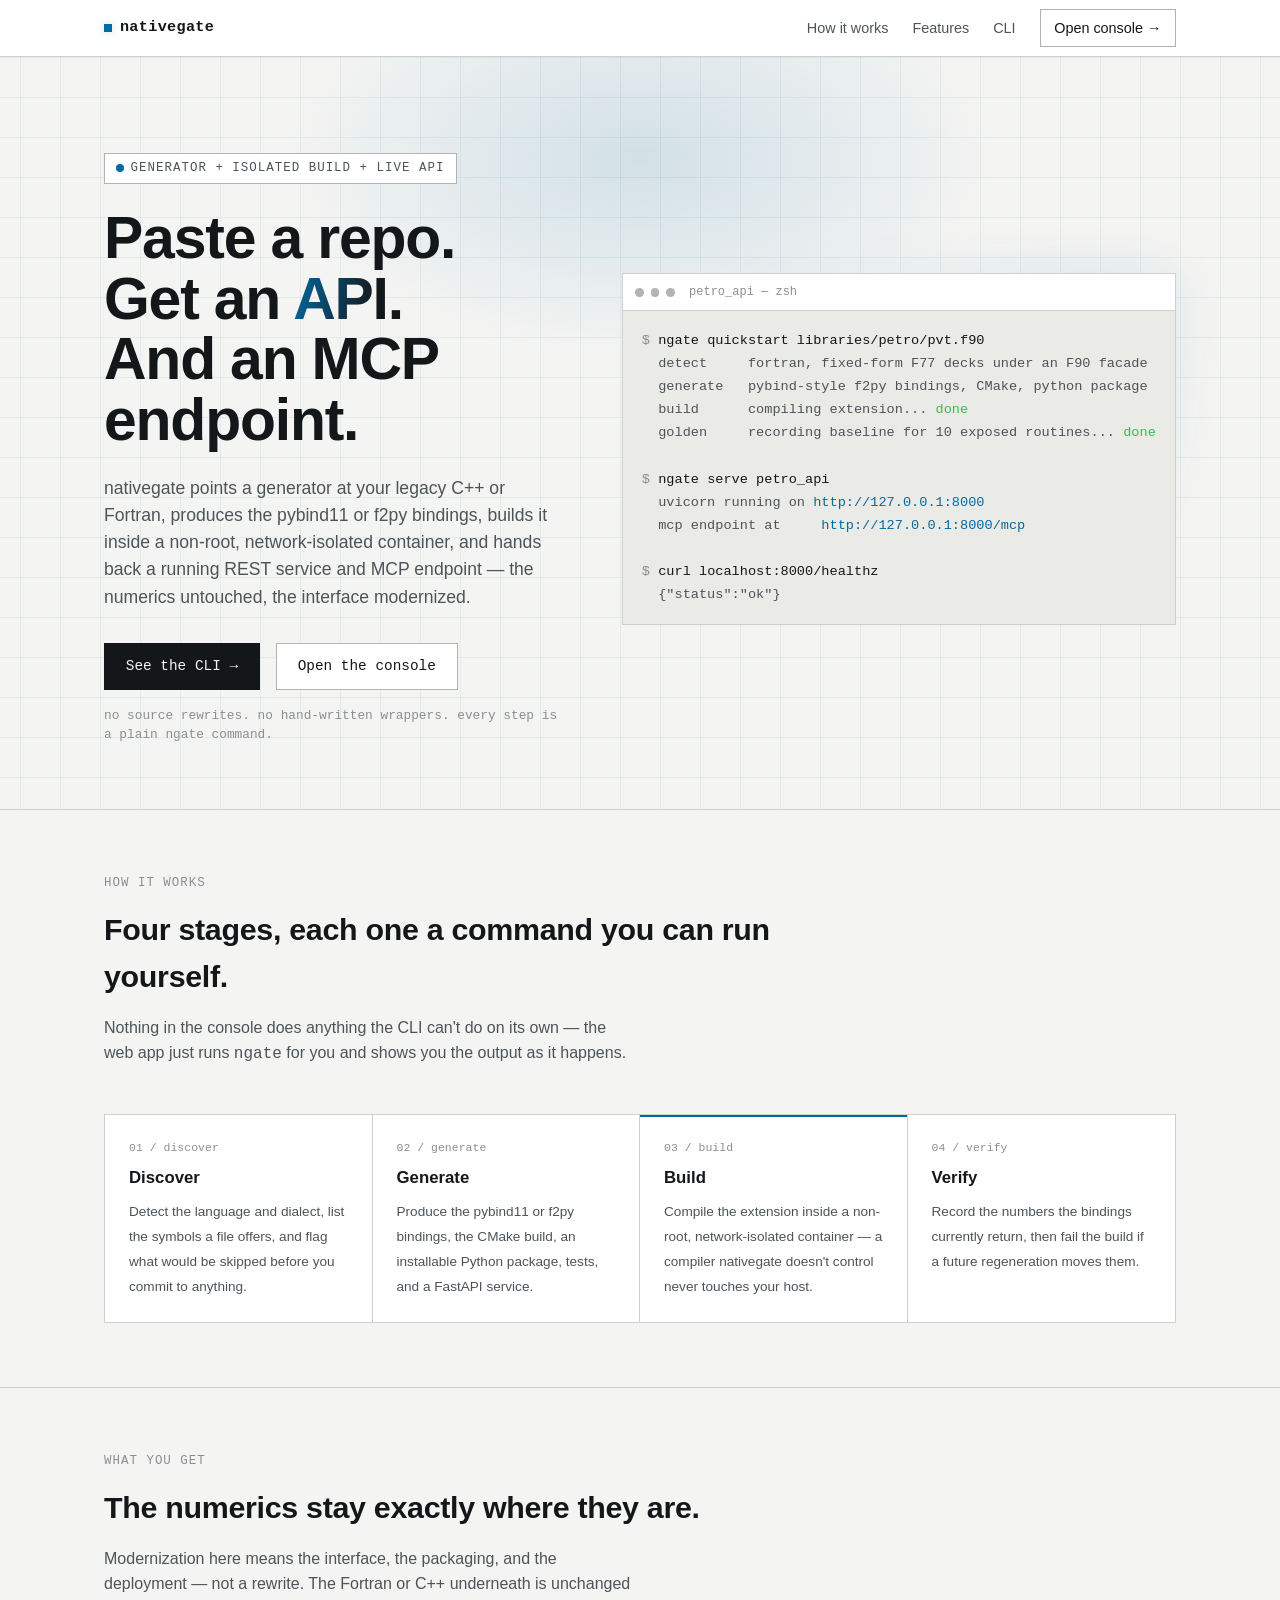
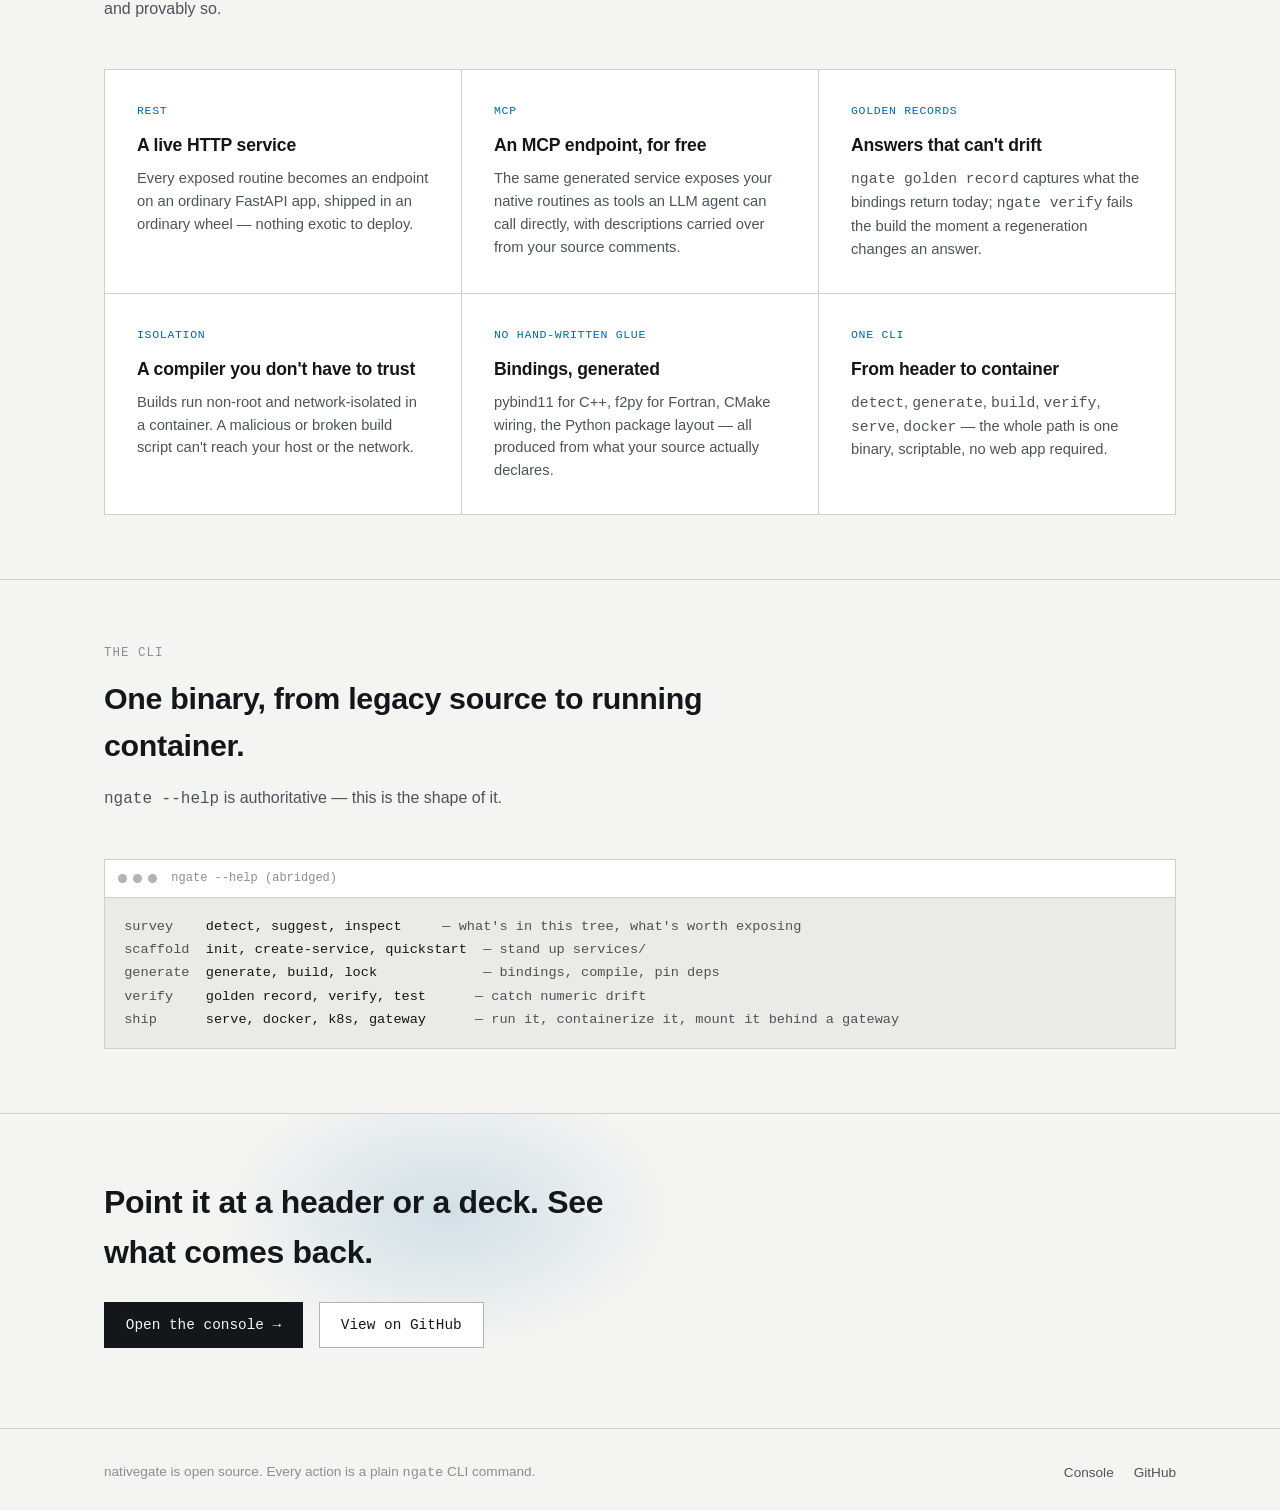
==== marketing/index.html @ 980ca888 "Refresh console theme and add static marketing site Level up the console landing page with a bolder " ====
<!doctype html>
<html lang="en">
<head>
  <meta charset="utf-8">
  <meta name="viewport" content="width=device-width, initial-scale=1">
  <title>nativegate — paste a repo, get an API</title>
  <meta name="description" content="nativegate turns legacy C++ and Fortran into a live REST API and MCP endpoint, without hand-written bindings, built inside an isolated container.">
  <link rel="stylesheet" href="style.css">
</head>
<body>

  <header class="topnav">
    <div class="container">
      <a class="wordmark" href="#top">nativegate</a>
      <nav>
        <a href="#how-it-works">How it works</a>
        <a href="#features">Features</a>
        <a href="#cli">CLI</a>
        <a href="http://localhost:8000" class="cta">Open console &rarr;</a>
      </nav>
    </div>
  </header>

  <main id="top">

    <section class="hero">
      <div class="container">
        <div class="hero-grid">
          <div>
            <span class="hero-eyebrow"><span class="live-dot"></span>generator + isolated build + live API</span>
            <h1>Paste a repo.<br>Get an <span class="accent-text">API</span>.<br>And an MCP endpoint.</h1>
            <p class="hero-sub">
              nativegate points a generator at your legacy C++ or Fortran, produces the
              pybind11 or f2py bindings, builds it inside a non-root, network-isolated
              container, and hands back a running REST service and MCP endpoint — the
              numerics untouched, the interface modernized.
            </p>
            <div class="hero-actions">
              <a class="btn primary" href="#cli">See the CLI &rarr;</a>
              <a class="btn" href="http://localhost:8000">Open the console</a>
            </div>
            <div class="hero-note">no source rewrites. no hand-written wrappers. every step is a plain <code>ngate</code> command.</div>
          </div>

          <div class="terminal">
            <div class="terminal-bar">
              <span class="dot"></span><span class="dot"></span><span class="dot"></span>
              <span class="title">petro_api — zsh</span>
            </div>
            <div class="terminal-body"><span class="prompt">$ </span><span class="cmd">ngate quickstart libraries/petro/pvt.f90</span>
<span class="out">  detect     fortran, fixed-form F77 decks under an F90 facade
  generate   pybind-style f2py bindings, CMake, python package
  build      compiling extension...</span> <span class="ok">done</span>
<span class="out">  golden     recording baseline for 10 exposed routines...</span> <span class="ok">done</span>

<span class="prompt">$ </span><span class="cmd">ngate serve petro_api</span>
<span class="out">  uvicorn running on </span><span class="path">http://127.0.0.1:8000</span>
<span class="out">  mcp endpoint at     </span><span class="path">http://127.0.0.1:8000/mcp</span>

<span class="prompt">$ </span><span class="cmd">curl localhost:8000/healthz</span>
<span class="out">  {"status":"ok"}</span></div>
          </div>
        </div>
      </div>
    </section>

    <section class="block" id="how-it-works">
      <div class="container">
        <div class="section-label">How it works</div>
        <h2 class="section-heading">Four stages, each one a command you can run yourself.</h2>
        <p class="section-sub">
          Nothing in the console does anything the CLI can't do on its own — the web app
          just runs <code>ngate</code> for you and shows you the output as it happens.
        </p>

        <div class="pipeline">
          <div class="pipeline-step done">
            <span class="step-index">01 / discover</span>
            <span class="step-name">Discover</span>
            <span class="step-desc">Detect the language and dialect, list the symbols a file offers, and flag what would be skipped before you commit to anything.</span>
          </div>
          <div class="pipeline-step done">
            <span class="step-index">02 / generate</span>
            <span class="step-name">Generate</span>
            <span class="step-desc">Produce the pybind11 or f2py bindings, the CMake build, an installable Python package, tests, and a FastAPI service.</span>
          </div>
          <div class="pipeline-step active">
            <span class="step-index">03 / build</span>
            <span class="step-name">Build</span>
            <span class="step-desc">Compile the extension inside a non-root, network-isolated container — a compiler nativegate doesn't control never touches your host.</span>
          </div>
          <div class="pipeline-step">
            <span class="step-index">04 / verify</span>
            <span class="step-name">Verify</span>
            <span class="step-desc">Record the numbers the bindings currently return, then fail the build if a future regeneration moves them.</span>
          </div>
        </div>
      </div>
    </section>

    <section class="block" id="features">
      <div class="container">
        <div class="section-label">What you get</div>
        <h2 class="section-heading">The numerics stay exactly where they are.</h2>
        <p class="section-sub">
          Modernization here means the interface, the packaging, and the deployment —
          not a rewrite. The Fortran or C++ underneath is unchanged and provably so.
        </p>

        <div class="feature-grid">
          <div class="feature">
            <span class="feature-tag">REST</span>
            <h3>A live HTTP service</h3>
            <p>Every exposed routine becomes an endpoint on an ordinary FastAPI app, shipped in an ordinary wheel — nothing exotic to deploy.</p>
          </div>
          <div class="feature">
            <span class="feature-tag">MCP</span>
            <h3>An MCP endpoint, for free</h3>
            <p>The same generated service exposes your native routines as tools an LLM agent can call directly, with descriptions carried over from your source comments.</p>
          </div>
          <div class="feature">
            <span class="feature-tag">Golden records</span>
            <h3>Answers that can't drift</h3>
            <p><code>ngate golden record</code> captures what the bindings return today; <code>ngate verify</code> fails the build the moment a regeneration changes an answer.</p>
          </div>
          <div class="feature">
            <span class="feature-tag">Isolation</span>
            <h3>A compiler you don't have to trust</h3>
            <p>Builds run non-root and network-isolated in a container. A malicious or broken build script can't reach your host or the network.</p>
          </div>
          <div class="feature">
            <span class="feature-tag">No hand-written glue</span>
            <h3>Bindings, generated</h3>
            <p>pybind11 for C++, f2py for Fortran, CMake wiring, the Python package layout — all produced from what your source actually declares.</p>
          </div>
          <div class="feature">
            <span class="feature-tag">One CLI</span>
            <h3>From header to container</h3>
            <p><code>detect</code>, <code>generate</code>, <code>build</code>, <code>verify</code>, <code>serve</code>, <code>docker</code> — the whole path is one binary, scriptable, no web app required.</p>
          </div>
        </div>
      </div>
    </section>

    <section class="block" id="cli">
      <div class="container">
        <div class="section-label">The CLI</div>
        <h2 class="section-heading">One binary, from legacy source to running container.</h2>
        <p class="section-sub">
          <code>ngate --help</code> is authoritative — this is the shape of it.
        </p>

        <div class="terminal">
          <div class="terminal-bar">
            <span class="dot"></span><span class="dot"></span><span class="dot"></span>
            <span class="title">ngate --help (abridged)</span>
          </div>
          <div class="terminal-body"><span class="out">survey    </span><span class="cmd">detect, suggest, inspect</span><span class="out">     — what's in this tree, what's worth exposing
scaffold  </span><span class="cmd">init, create-service, quickstart</span><span class="out">  — stand up services/
generate  </span><span class="cmd">generate, build, lock</span><span class="out">             — bindings, compile, pin deps
verify    </span><span class="cmd">golden record, verify, test</span><span class="out">      — catch numeric drift
ship      </span><span class="cmd">serve, docker, k8s, gateway</span><span class="out">      — run it, containerize it, mount it behind a gateway</span></div>
        </div>
      </div>
    </section>

    <section class="cta-band block">
      <div class="container">
        <h2>Point it at a header or a deck. See what comes back.</h2>
        <div class="hero-actions">
          <a class="btn primary" href="http://localhost:8000">Open the console &rarr;</a>
          <a class="btn" href="https://github.com/ravikings/nativegate">View on GitHub</a>
        </div>
      </div>
    </section>

  </main>

  <footer>
    <div class="container">
      <span>nativegate is open source. Every action is a plain <code>ngate</code> CLI command.</span>
      <nav>
        <a href="http://localhost:8000">Console</a>
        <a href="https://github.com/ravikings/nativegate">GitHub</a>
      </nav>
    </div>
  </footer>

</body>
</html>
---- marketing/style.css ----
/* nativegate marketing site — standalone, no build step, no dependency on console/. */

:root {
  --bg: #0b0d0f;
  --bg-raised: #111417;
  --bg-inset: #08090a;
  --line: #2a2f34;
  --line-strong: #3d444b;
  --text: #d8dee3;
  --text-dim: #8b939b;
  --text-faint: #5a6169;
  --accent: #7dd3fc;
  --accent-glow: rgba(125, 211, 252, 0.22);
  --accent-glow-strong: rgba(125, 211, 252, 0.4);
  --grid-line: rgba(125, 211, 252, 0.06);

  --pass: #3fb950;
  --fail: #f85149;
  --warn: #d29922;

  --font-mono: "JetBrains Mono", "Berkeley Mono", ui-monospace, "SF Mono", Consolas, monospace;
  --font-sans: -apple-system, BlinkMacSystemFont, "Segoe UI", Helvetica, Arial, sans-serif;

  --space-2: 0.5rem;
  --space-3: 0.75rem;
  --space-4: 1rem;
  --space-6: 1.5rem;
  --space-8: 2rem;
  --space-12: 3rem;
  --space-16: 4rem;
  --space-24: 6rem;
}

@media (prefers-color-scheme: light) {
  :root {
    --bg: #f4f4f2;
    --bg-raised: #ffffff;
    --bg-inset: #eaeae7;
    --line: #cfd0cc;
    --line-strong: #b3b4af;
    --text: #14171a;
    --text-dim: #4d5459;
    --text-faint: #8a8f93;
    --accent: #0369a1;
    --accent-glow: rgba(3, 105, 161, 0.14);
    --accent-glow-strong: rgba(3, 105, 161, 0.24);
    --grid-line: rgba(3, 105, 161, 0.07);
  }
}

* { box-sizing: border-box; }

html, body {
  margin: 0;
  padding: 0;
  background: var(--bg);
  color: var(--text);
  font-family: var(--font-sans);
  font-size: 16px;
  line-height: 1.55;
}

h1, h2, h3 { font-weight: 600; letter-spacing: -0.01em; margin: 0; }

a { color: var(--accent); text-decoration: none; }
a:hover { text-decoration: underline; }

code, pre, .mono { font-family: var(--font-mono); }

.container {
  max-width: 1120px;
  margin: 0 auto;
  padding: 0 1.5rem;
  width: 100%;
}

button, .btn, a:focus-visible, button:focus-visible {
  transition: border-color 0.15s ease, color 0.15s ease, background 0.15s ease, transform 0.1s ease;
}

*:focus-visible {
  outline: 2px solid var(--accent);
  outline-offset: 2px;
}

/* ---------- top nav ---------- */

.topnav {
  border-bottom: 1px solid var(--line);
  background: var(--bg-raised);
  position: sticky;
  top: 0;
  z-index: 10;
}

.topnav .container {
  display: flex;
  align-items: center;
  justify-content: space-between;
  height: 56px;
}

.wordmark {
  font-family: var(--font-mono);
  font-weight: 700;
  font-size: 0.95rem;
  color: var(--text);
  letter-spacing: 0.02em;
  display: inline-flex;
  align-items: center;
}

.wordmark::before {
  content: "";
  display: inline-block;
  width: 0.55em;
  height: 0.55em;
  margin-right: 0.5em;
  background: var(--accent);
  box-shadow: 0 0 0.6em var(--accent-glow-strong);
}

.wordmark:hover { text-decoration: none; color: var(--accent); }

.topnav nav { display: flex; gap: 1.5rem; align-items: center; }
.topnav nav a { color: var(--text-dim); font-size: 0.9rem; }
.topnav nav a:hover { color: var(--text); }

.topnav .cta {
  border: 1px solid var(--line-strong);
  padding: 0.4rem 0.85rem;
  color: var(--text);
}
.topnav .cta:hover { border-color: var(--accent); color: var(--accent); text-decoration: none; }

/* ---------- hero ---------- */

.hero {
  position: relative;
  padding: var(--space-24) 0 var(--space-16);
  overflow: hidden;
  background-image:
    linear-gradient(var(--grid-line) 1px, transparent 1px),
    linear-gradient(90deg, var(--grid-line) 1px, transparent 1px);
  background-size: 40px 40px;
  background-position: center top;
}

.hero::before {
  content: "";
  position: absolute;
  top: -25%;
  left: 50%;
  transform: translateX(-50%);
  width: 64rem;
  height: 36rem;
  max-width: 150%;
  background: radial-gradient(closest-side, var(--accent-glow), transparent 70%);
  pointer-events: none;
  z-index: 0;
}

.hero .container { position: relative; z-index: 1; }

.hero-grid {
  display: grid;
  grid-template-columns: 1.1fr 0.9fr;
  gap: var(--space-16);
  align-items: center;
}

.hero-eyebrow {
  display: inline-flex;
  align-items: center;
  font-family: var(--font-mono);
  font-size: 0.78rem;
  letter-spacing: 0.08em;
  text-transform: uppercase;
  color: var(--text-dim);
  border: 1px solid var(--line-strong);
  background: var(--bg-raised);
  padding: 0.3rem 0.7rem;
  margin-bottom: var(--space-6);
}

.live-dot {
  display: inline-block;
  width: 0.5rem;
  height: 0.5rem;
  border-radius: 50%;
  background: var(--accent);
  margin-right: 0.4rem;
  animation: live-pulse 1.2s ease-in-out infinite;
}

@keyframes live-pulse {
  0%, 100% { opacity: 1; transform: scale(1); }
  50% { opacity: 0.35; transform: scale(0.7); }
}

.hero h1 {
  font-size: clamp(2.6rem, 4.6vw, 4.2rem);
  line-height: 1.03;
  letter-spacing: -0.02em;
  margin-bottom: var(--space-6);
}

.hero h1 .accent-text {
  background: linear-gradient(100deg, var(--accent) 0%, var(--text) 85%);
  -webkit-background-clip: text;
  background-clip: text;
  color: transparent;
}

.hero-sub {
  color: var(--text-dim);
  font-size: 1.1rem;
  max-width: 52ch;
  margin-bottom: var(--space-8);
}

.hero-actions { display: flex; flex-wrap: wrap; gap: var(--space-4); align-items: center; margin-bottom: var(--space-4); }

.btn {
  display: inline-block;
  font-family: var(--font-mono);
  font-size: 0.9rem;
  background: var(--bg-raised);
  color: var(--text);
  border: 1px solid var(--line-strong);
  padding: 0.7rem 1.3rem;
  cursor: pointer;
}
.btn:hover { border-color: var(--accent); color: var(--accent); text-decoration: none; }

.btn.primary {
  background: var(--text);
  color: var(--bg);
  border-color: var(--text);
}
.btn.primary:hover { background: var(--accent); border-color: var(--accent); color: var(--bg); }

.hero-note { font-family: var(--font-mono); font-size: 0.8rem; color: var(--text-faint); }

/* ---------- terminal block ---------- */

.terminal {
  background: var(--bg-inset);
  border: 1px solid var(--line);
  position: relative;
}

.terminal::before {
  content: "";
  position: absolute;
  inset: -1px;
  z-index: -1;
  background: radial-gradient(120% 140% at 85% 0%, var(--accent-glow), transparent 60%);
  filter: blur(28px);
  opacity: 0.9;
  pointer-events: none;
}

.terminal-bar {
  display: flex;
  align-items: center;
  gap: 0.4rem;
  padding: 0.55rem 0.8rem;
  border-bottom: 1px solid var(--line);
  background: var(--bg-raised);
}

.terminal-bar .dot { width: 0.55rem; height: 0.55rem; border-radius: 50%; background: var(--line-strong); }

.terminal-bar .title {
  margin-left: 0.5rem;
  font-family: var(--font-mono);
  font-size: 0.75rem;
  color: var(--text-faint);
}

.terminal-body {
  font-family: var(--font-mono);
  font-size: 0.85rem;
  line-height: 1.7;
  padding: 1.1rem 1.2rem;
  overflow-x: auto;
  white-space: pre;
}

.terminal-body .prompt { color: var(--text-faint); }
.terminal-body .cmd { color: var(--text); }
.terminal-body .out { color: var(--text-dim); }
.terminal-body .ok { color: var(--pass); }
.terminal-body .path { color: var(--accent); }

/* ---------- section scaffolding ---------- */

section.block { padding: var(--space-16) 0; border-top: 1px solid var(--line); }

.section-label {
  font-family: var(--font-mono);
  font-size: 0.78rem;
  letter-spacing: 0.08em;
  text-transform: uppercase;
  color: var(--text-faint);
  margin-bottom: var(--space-3);
}

.section-heading {
  font-size: 1.9rem;
  letter-spacing: -0.01em;
  margin-bottom: var(--space-4);
  max-width: 44ch;
}

.section-sub {
  color: var(--text-dim);
  max-width: 60ch;
  margin-bottom: var(--space-12);
}

/* ---------- pipeline ---------- */

.pipeline {
  display: flex;
  align-items: stretch;
  border: 1px solid var(--line);
  background: var(--bg-raised);
  flex-wrap: wrap;
}

.pipeline-step {
  flex: 1 1 220px;
  padding: var(--space-6) var(--space-6) var(--space-6);
  border-right: 1px solid var(--line);
  position: relative;
  color: var(--text-faint);
}

.pipeline-step:last-child { border-right: none; }

.pipeline-step .step-index {
  font-family: var(--font-mono);
  font-size: 0.72rem;
  display: block;
  margin-bottom: var(--space-2);
  color: var(--text-faint);
}

.pipeline-step .step-name {
  font-weight: 600;
  font-size: 1.05rem;
  color: var(--text);
  margin-bottom: var(--space-2);
  display: block;
}

.pipeline-step .step-desc {
  font-size: 0.85rem;
  color: var(--text-dim);
  line-height: 1.5;
}

.pipeline-step.active::after {
  content: "";
  position: absolute;
  left: 0; right: 0; top: 0;
  height: 2px;
  background: var(--accent);
}

/* ---------- feature grid ---------- */

.feature-grid {
  display: grid;
  grid-template-columns: repeat(3, 1fr);
  gap: 1px;
  background: var(--line);
  border: 1px solid var(--line);
}

.feature {
  background: var(--bg-raised);
  padding: var(--space-8);
}

.feature .feature-tag {
  font-family: var(--font-mono);
  font-size: 0.72rem;
  letter-spacing: 0.06em;
  text-transform: uppercase;
  color: var(--accent);
  margin-bottom: var(--space-3);
  display: block;
}

.feature h3 {
  font-size: 1.1rem;
  margin-bottom: var(--space-2);
}

.feature p {
  color: var(--text-dim);
  font-size: 0.92rem;
  margin: 0;
}

/* ---------- CTA band ---------- */

.cta-band {
  text-align: left;
  padding: var(--space-16) 0;
  position: relative;
  overflow: hidden;
}

.cta-band::before {
  content: "";
  position: absolute;
  top: -30%;
  left: 10%;
  width: 40rem;
  height: 24rem;
  background: radial-gradient(closest-side, var(--accent-glow), transparent 70%);
  pointer-events: none;
}

.cta-band .container { position: relative; z-index: 1; }

.cta-band h2 {
  font-size: 2rem;
  max-width: 30ch;
  margin-bottom: var(--space-6);
}

/* ---------- footer ---------- */

footer {
  border-top: 1px solid var(--line);
  padding: var(--space-8) 0;
  color: var(--text-faint);
  font-size: 0.85rem;
}

footer .container {
  display: flex;
  flex-wrap: wrap;
  align-items: center;
  justify-content: space-between;
  gap: var(--space-4);
}

footer nav { display: flex; gap: 1.25rem; }
footer nav a { color: var(--text-dim); }
footer nav a:hover { color: var(--text); }

/* ---------- responsive ---------- */

@media (max-width: 860px) {
  .hero-grid { grid-template-columns: 1fr; }
  .feature-grid { grid-template-columns: 1fr; }
  .pipeline { flex-direction: column; }
  .pipeline-step { border-right: none; border-bottom: 1px solid var(--line); }
  .pipeline-step:last-child { border-bottom: none; }
  .pipeline-step.active::after { top: 0; bottom: 0; left: 0; right: auto; width: 2px; height: auto; }
}

@media (prefers-reduced-motion: reduce) {
  .live-dot { animation: none; }
}
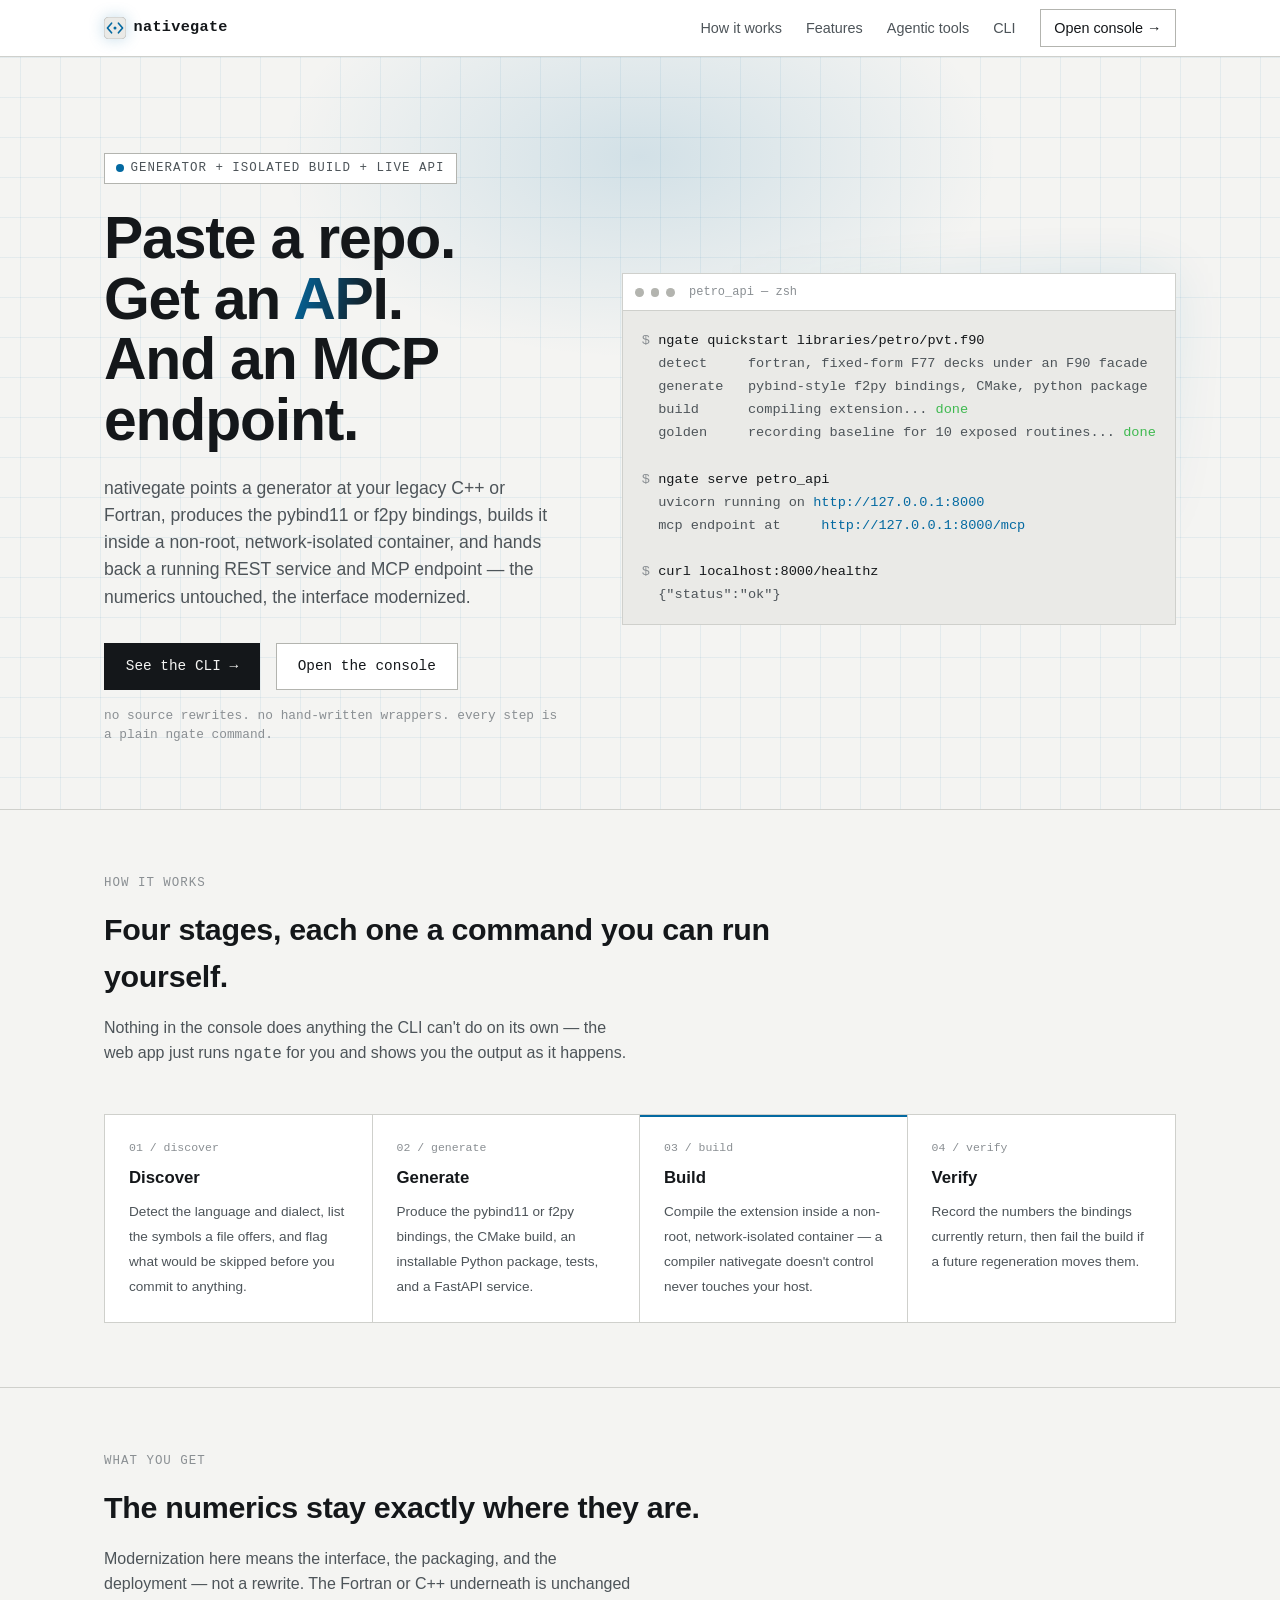
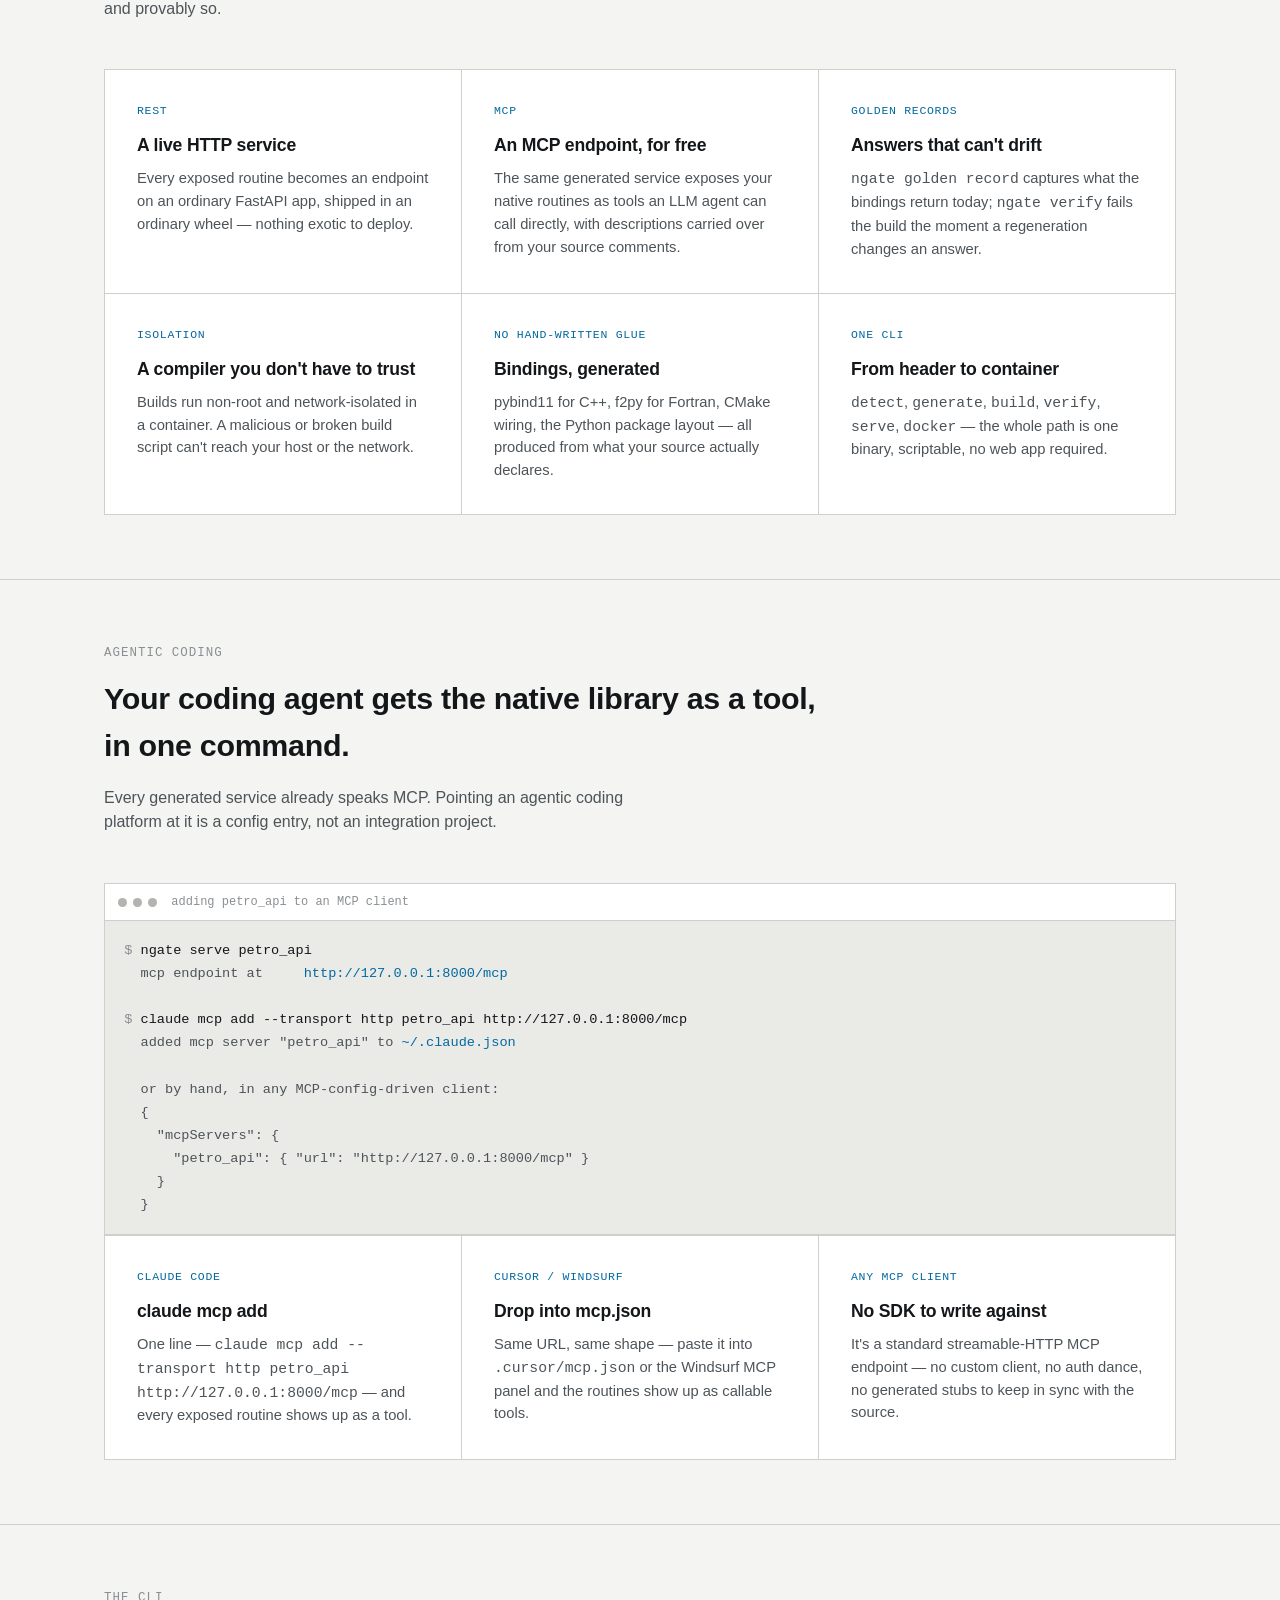
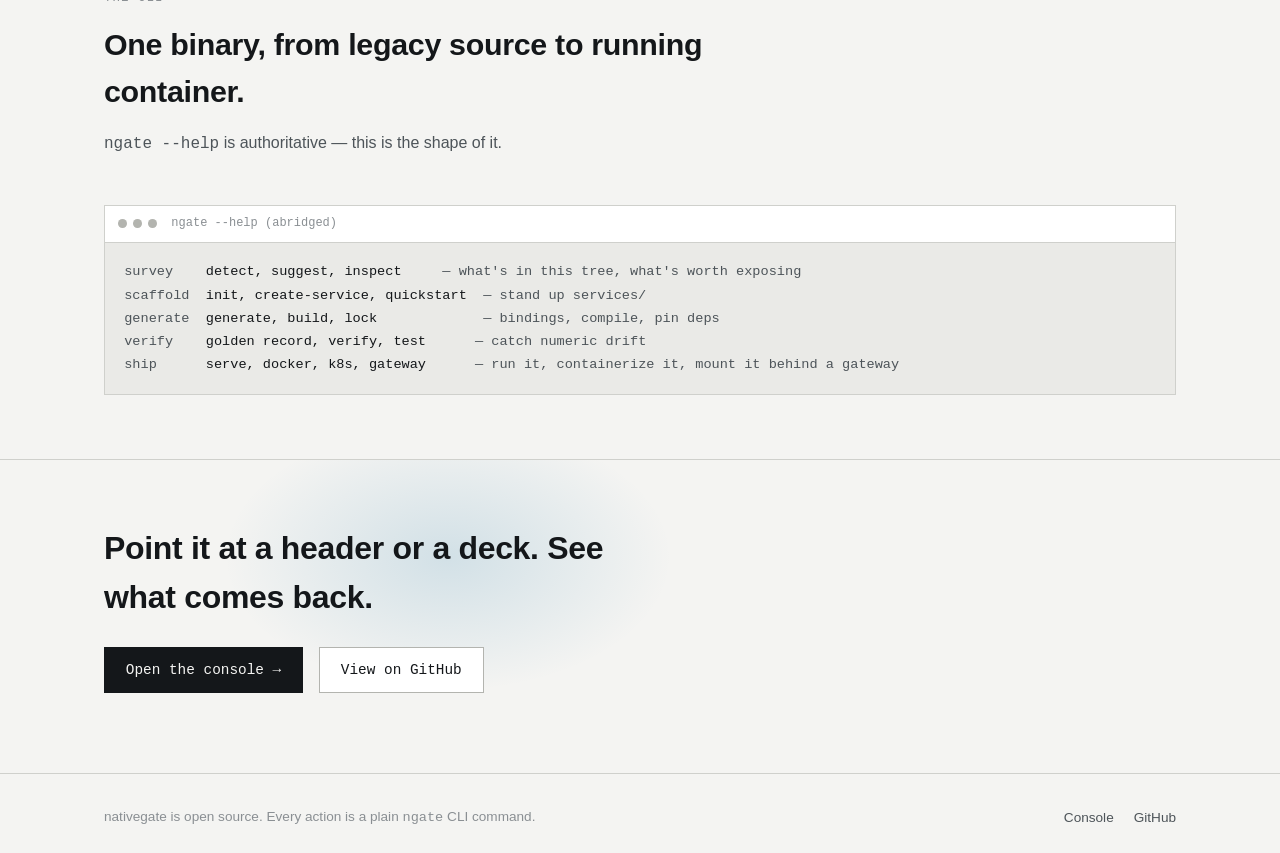
==== commit 7bf63371: "Add nativegate icon and agentic-tooling section to marketing site Replace the plain accent dot in th" ====
--- a/marketing/index.html
+++ b/marketing/index.html
@@ -6,15 +6,25 @@
   <title>nativegate — paste a repo, get an API</title>
   <meta name="description" content="nativegate turns legacy C++ and Fortran into a live REST API and MCP endpoint, without hand-written bindings, built inside an isolated container.">
   <link rel="stylesheet" href="style.css">
+  <link rel="icon" type="image/svg+xml" href="data:image/svg+xml,%3Csvg xmlns='http://www.w3.org/2000/svg' viewBox='0 0 32 32'%3E%3Crect width='32' height='32' rx='7' fill='%230b0d0f'/%3E%3Cpath d='M11 9 L5 16 L11 23' stroke='%237dd3fc' stroke-width='2.4' fill='none' stroke-linecap='round' stroke-linejoin='round'/%3E%3Cpath d='M21 9 L27 16 L21 23' stroke='%237dd3fc' stroke-width='2.4' fill='none' stroke-linecap='round' stroke-linejoin='round'/%3E%3Ccircle cx='16' cy='16' r='2.2' fill='%237dd3fc'/%3E%3C/svg%3E">
 </head>
 <body>
 
   <header class="topnav">
     <div class="container">
-      <a class="wordmark" href="#top">nativegate</a>
+      <a class="wordmark" href="#top">
+        <svg class="logomark" width="22" height="22" viewBox="0 0 32 32" fill="none" xmlns="http://www.w3.org/2000/svg" aria-hidden="true">
+          <rect width="32" height="32" rx="7" fill="var(--bg-inset)" stroke="var(--line-strong)"/>
+          <path d="M11 9 L5 16 L11 23" stroke="var(--accent)" stroke-width="2.4" fill="none" stroke-linecap="round" stroke-linejoin="round"/>
+          <path d="M21 9 L27 16 L21 23" stroke="var(--accent)" stroke-width="2.4" fill="none" stroke-linecap="round" stroke-linejoin="round"/>
+          <circle cx="16" cy="16" r="2.2" fill="var(--accent)"/>
+        </svg>
+        nativegate
+      </a>
       <nav>
         <a href="#how-it-works">How it works</a>
         <a href="#features">Features</a>
+        <a href="#agents">Agentic tools</a>
         <a href="#cli">CLI</a>
         <a href="http://localhost:8000" class="cta">Open console &rarr;</a>
       </nav>
@@ -142,6 +152,54 @@
       </div>
     </section>
 
+    <section class="block" id="agents">
+      <div class="container">
+        <div class="section-label">Agentic coding</div>
+        <h2 class="section-heading">Your coding agent gets the native library as a tool, in one command.</h2>
+        <p class="section-sub">
+          Every generated service already speaks MCP. Pointing an agentic coding
+          platform at it is a config entry, not an integration project.
+        </p>
+
+        <div class="terminal">
+          <div class="terminal-bar">
+            <span class="dot"></span><span class="dot"></span><span class="dot"></span>
+            <span class="title">adding petro_api to an MCP client</span>
+          </div>
+          <div class="terminal-body"><span class="prompt">$ </span><span class="cmd">ngate serve petro_api</span>
+<span class="out">  mcp endpoint at     </span><span class="path">http://127.0.0.1:8000/mcp</span>
+
+<span class="prompt">$ </span><span class="cmd">claude mcp add --transport http petro_api http://127.0.0.1:8000/mcp</span>
+<span class="out">  added mcp server "petro_api" to </span><span class="path">~/.claude.json</span>
+
+<span class="out">  or by hand, in any MCP-config-driven client:</span>
+<span class="out">  {
+    "mcpServers": {
+      "petro_api": { "url": "http://127.0.0.1:8000/mcp" }
+    }
+  }</span></div>
+        </div>
+
+        <div class="feature-grid">
+          <div class="feature">
+            <span class="feature-tag">Claude Code</span>
+            <h3>claude mcp add</h3>
+            <p>One line — <code>claude mcp add --transport http petro_api http://127.0.0.1:8000/mcp</code> — and every exposed routine shows up as a tool.</p>
+          </div>
+          <div class="feature">
+            <span class="feature-tag">Cursor / Windsurf</span>
+            <h3>Drop into mcp.json</h3>
+            <p>Same URL, same shape — paste it into <code>.cursor/mcp.json</code> or the Windsurf MCP panel and the routines show up as callable tools.</p>
+          </div>
+          <div class="feature">
+            <span class="feature-tag">Any MCP client</span>
+            <h3>No SDK to write against</h3>
+            <p>It's a standard streamable-HTTP MCP endpoint — no custom client, no auth dance, no generated stubs to keep in sync with the source.</p>
+          </div>
+        </div>
+      </div>
+    </section>
+
     <section class="block" id="cli">
       <div class="container">
         <div class="section-label">The CLI</div>
--- a/marketing/style.css
+++ b/marketing/style.css
@@ -110,14 +110,9 @@
   align-items: center;
 }
 
-.wordmark::before {
-  content: "";
-  display: inline-block;
-  width: 0.55em;
-  height: 0.55em;
+.logomark {
   margin-right: 0.5em;
-  background: var(--accent);
-  box-shadow: 0 0 0.6em var(--accent-glow-strong);
+  filter: drop-shadow(0 0 0.5em var(--accent-glow-strong));
 }
 
 .wordmark:hover { text-decoration: none; color: var(--accent); }
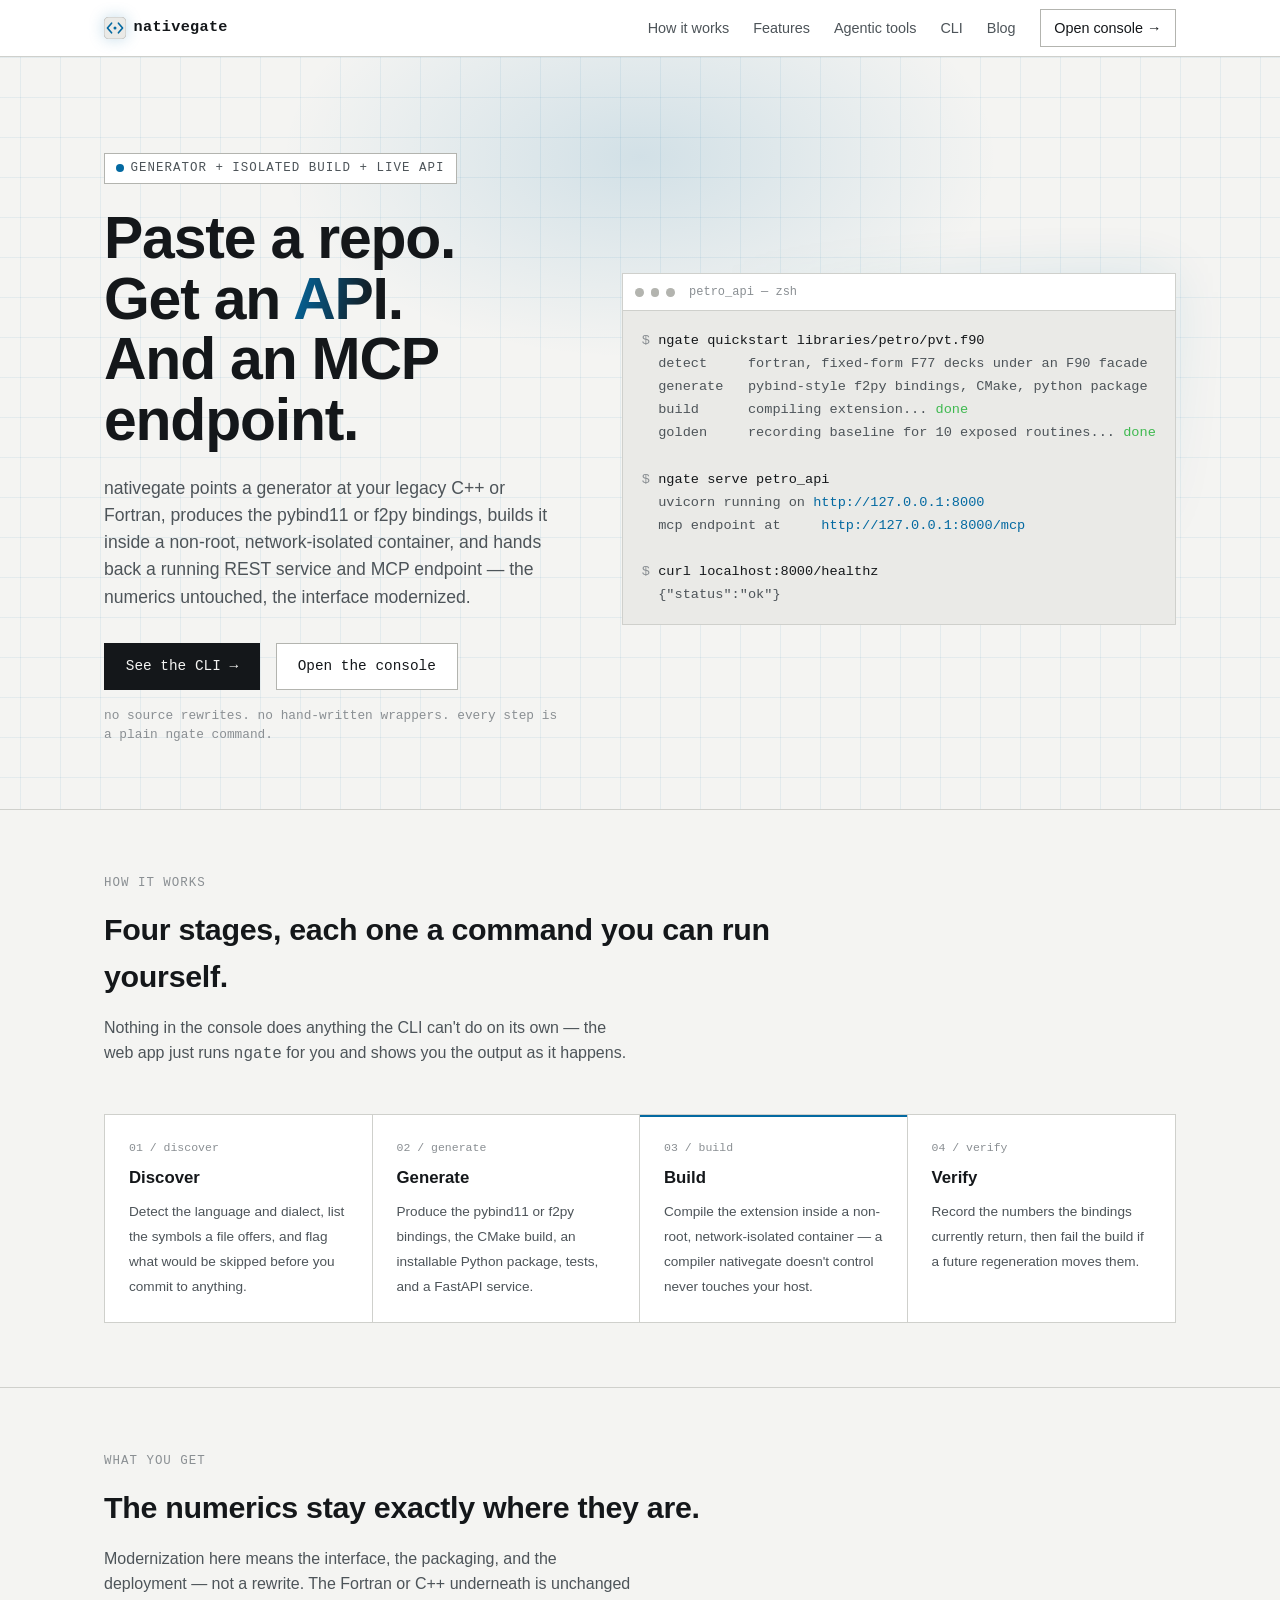
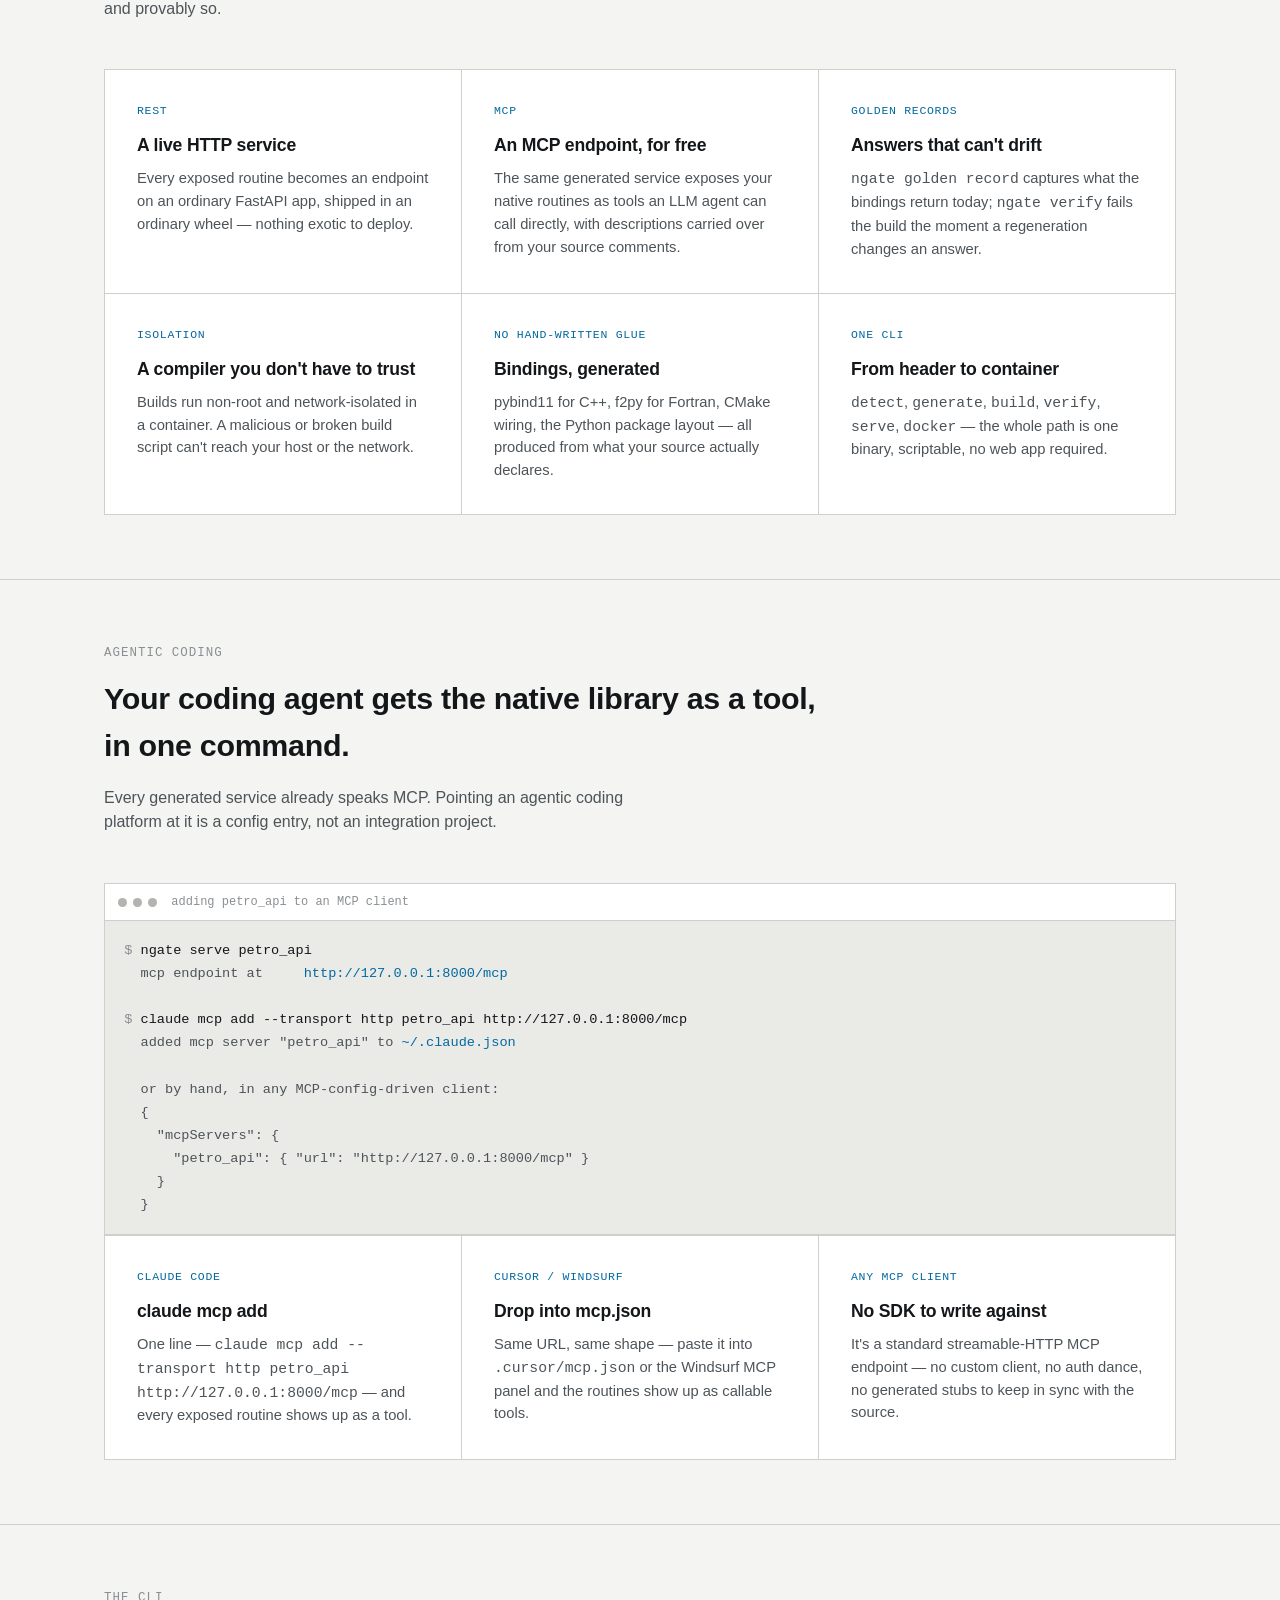
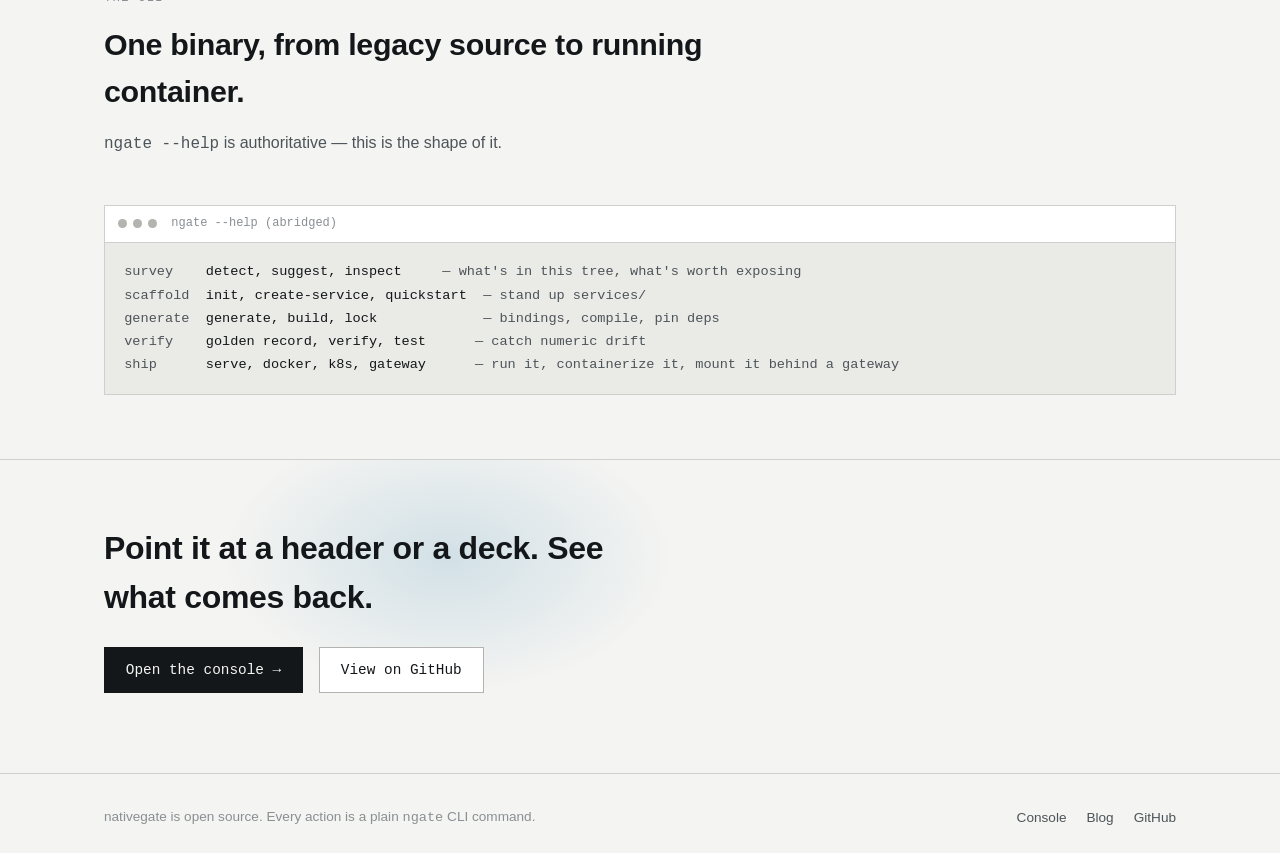
==== commit 5a4a5948: "Add marketing site (blog, sitemap, Pages deploy) and fix two console bugs found in review Marketing:" ====
--- a/marketing/index.html
+++ b/marketing/index.html
@@ -5,8 +5,31 @@
   <meta name="viewport" content="width=device-width, initial-scale=1">
   <title>nativegate — paste a repo, get an API</title>
   <meta name="description" content="nativegate turns legacy C++ and Fortran into a live REST API and MCP endpoint, without hand-written bindings, built inside an isolated container.">
+  <link rel="canonical" href="https://ravikings.github.io/nativegate/">
   <link rel="stylesheet" href="style.css">
   <link rel="icon" type="image/svg+xml" href="data:image/svg+xml,%3Csvg xmlns='http://www.w3.org/2000/svg' viewBox='0 0 32 32'%3E%3Crect width='32' height='32' rx='7' fill='%230b0d0f'/%3E%3Cpath d='M11 9 L5 16 L11 23' stroke='%237dd3fc' stroke-width='2.4' fill='none' stroke-linecap='round' stroke-linejoin='round'/%3E%3Cpath d='M21 9 L27 16 L21 23' stroke='%237dd3fc' stroke-width='2.4' fill='none' stroke-linecap='round' stroke-linejoin='round'/%3E%3Ccircle cx='16' cy='16' r='2.2' fill='%237dd3fc'/%3E%3C/svg%3E">
+
+  <meta property="og:type" content="website">
+  <meta property="og:title" content="nativegate — paste a repo, get an API">
+  <meta property="og:description" content="Turns legacy C++ and Fortran into a live REST API and MCP endpoint, without hand-written bindings, built inside an isolated container.">
+  <meta property="og:url" content="https://ravikings.github.io/nativegate/">
+  <meta name="twitter:card" content="summary">
+  <meta name="twitter:title" content="nativegate — paste a repo, get an API">
+  <meta name="twitter:description" content="Turns legacy C++ and Fortran into a live REST API and MCP endpoint, without hand-written bindings.">
+
+  <script type="application/ld+json">
+  {
+    "@context": "https://schema.org",
+    "@type": "SoftwareApplication",
+    "name": "nativegate",
+    "applicationCategory": "DeveloperApplication",
+    "operatingSystem": "Linux, macOS",
+    "description": "Turns legacy C++ and Fortran into a live REST API and MCP endpoint by generating pybind11/f2py bindings, without hand-written wrappers.",
+    "url": "https://ravikings.github.io/nativegate/",
+    "codeRepository": "https://github.com/ravikings/nativegate",
+    "offers": { "@type": "Offer", "price": "0", "priceCurrency": "USD" }
+  }
+  </script>
 </head>
 <body>
 
@@ -26,6 +49,7 @@
         <a href="#features">Features</a>
         <a href="#agents">Agentic tools</a>
         <a href="#cli">CLI</a>
+        <a href="blog/index.html">Blog</a>
         <a href="http://localhost:8000" class="cta">Open console &rarr;</a>
       </nav>
     </div>
@@ -239,6 +263,7 @@
       <span>nativegate is open source. Every action is a plain <code>ngate</code> CLI command.</span>
       <nav>
         <a href="http://localhost:8000">Console</a>
+        <a href="blog/index.html">Blog</a>
         <a href="https://github.com/ravikings/nativegate">GitHub</a>
       </nav>
     </div>
--- a/marketing/style.css
+++ b/marketing/style.css
@@ -450,6 +450,90 @@
 footer nav a { color: var(--text-dim); }
 footer nav a:hover { color: var(--text); }
 
+/* ---------- blog ---------- */
+
+.post-list {
+  display: flex;
+  flex-direction: column;
+  gap: 1px;
+  background: var(--line);
+  border: 1px solid var(--line);
+}
+
+.post-card {
+  display: block;
+  background: var(--bg-raised);
+  padding: var(--space-8);
+  color: var(--text);
+}
+.post-card:hover { text-decoration: none; background: var(--bg-inset); }
+
+.post-date {
+  display: block;
+  font-family: var(--font-mono);
+  font-size: 0.78rem;
+  color: var(--text-faint);
+  margin-bottom: var(--space-2);
+}
+
+.post-card h2 {
+  font-size: 1.3rem;
+  margin-bottom: var(--space-2);
+}
+
+.post-card p {
+  color: var(--text-dim);
+  max-width: 68ch;
+  margin: 0 0 var(--space-3);
+}
+
+.post-readmore {
+  font-family: var(--font-mono);
+  font-size: 0.82rem;
+  color: var(--accent);
+}
+
+.post-container { max-width: 760px; }
+
+.post-back {
+  display: inline-block;
+  font-family: var(--font-mono);
+  font-size: 0.85rem;
+  color: var(--text-dim);
+  margin-bottom: var(--space-6);
+}
+.post-back:hover { color: var(--accent); }
+
+.post-title {
+  font-size: clamp(2rem, 4vw, 2.6rem);
+  letter-spacing: -0.01em;
+  margin-bottom: var(--space-3);
+}
+
+.post-byline {
+  font-family: var(--font-mono);
+  font-size: 0.85rem;
+  color: var(--text-faint);
+  margin-bottom: var(--space-12);
+}
+
+.post-body { color: var(--text); font-size: 1.02rem; }
+.post-body p { margin: 0 0 var(--space-6); color: var(--text-dim); max-width: 70ch; }
+.post-body h2 { font-size: 1.4rem; margin: var(--space-12) 0 var(--space-4); color: var(--text); }
+.post-body ul { color: var(--text-dim); max-width: 70ch; margin: 0 0 var(--space-6); padding-left: 1.2em; }
+.post-body li { margin-bottom: var(--space-2); }
+.post-body code { background: var(--bg-inset); padding: 0.1em 0.35em; border: 1px solid var(--line); font-size: 0.88em; }
+.post-body a { text-decoration: underline; text-underline-offset: 0.15em; }
+
+.post-cta {
+  display: flex;
+  flex-wrap: wrap;
+  gap: var(--space-4);
+  margin-top: var(--space-12);
+  padding-top: var(--space-8);
+  border-top: 1px solid var(--line);
+}
+
 /* ---------- responsive ---------- */
 
 @media (max-width: 860px) {
